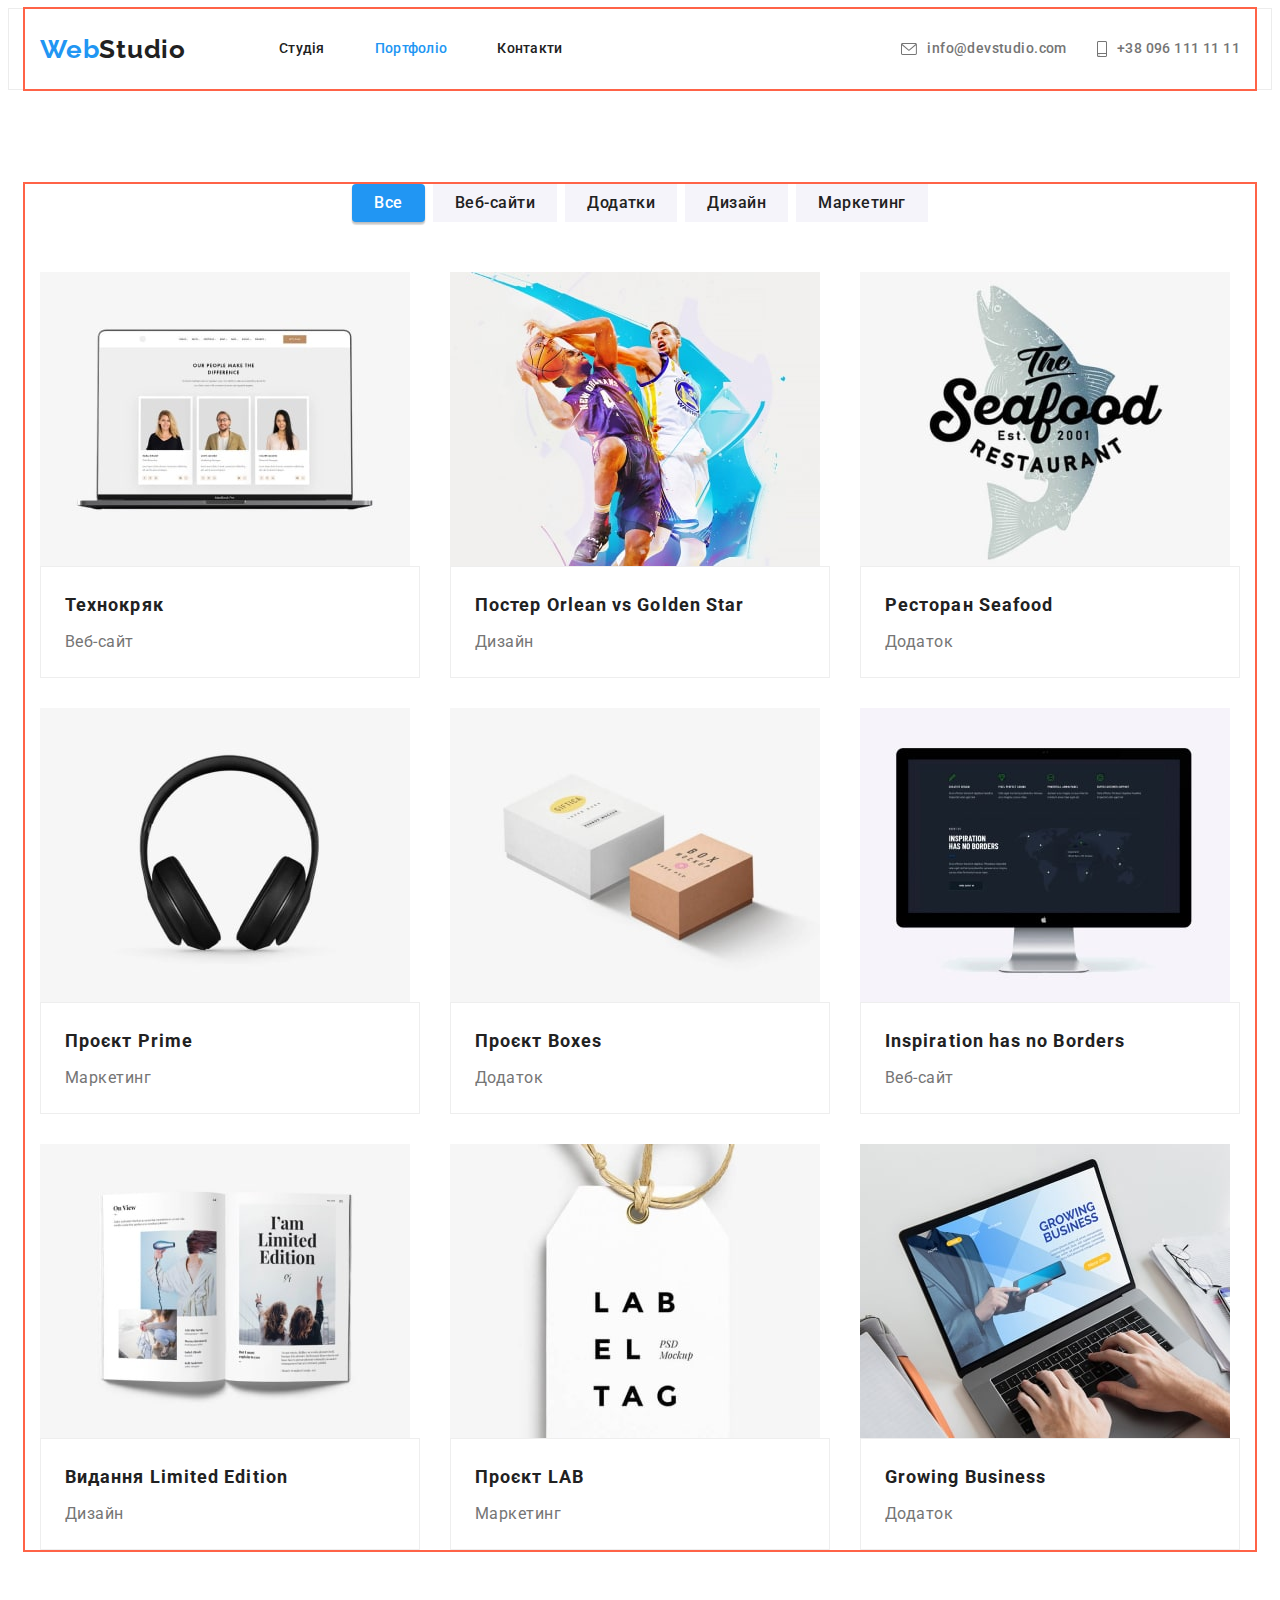
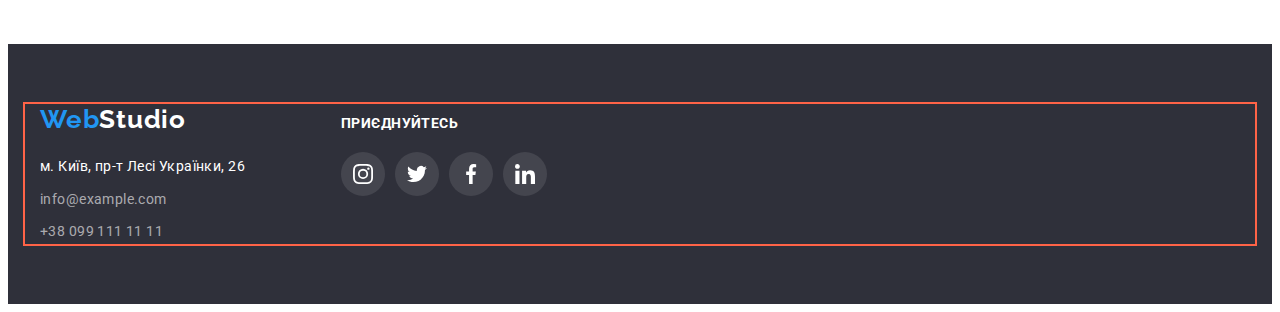
==== portfolio.html @ f6fc9967 "add all information" ====
<!DOCTYPE html>
<html lang="uk">
  <head>
    <meta charset="UTF-8" />
    <meta http-equiv="X-UA-Compatible" content="IE=edge" />
    <meta name="viewport" content="width=device-width, initial-scale=1.0" />
    <title>WebStudio</title>
    <link rel="preconnect" href="https://fonts.googleapis.com" />
    <link rel="preconnect" href="https://fonts.gstatic.com" crossorigin />
    <link
      href="https://fonts.googleapis.com/css2?family=Raleway:wght@700&family=Roboto:wght@400;500;700;900&display=swap"
      rel="stylesheet"
    />
    <link
      rel="stylesheet"
      href="https://cdnjs.cloudflare.com/ajax/libs/modern-normalize/1.1.0/modern-normalize.min.css"
      integrity="sha512-wpPYUAdjBVSE4KJnH1VR1HeZfpl1ub8YT/NKx4PuQ5NmX2tKuGu6U/JRp5y+Y8XG2tV+wKQpNHVUX03MfMFn9Q=="
      crossorigin="anonymous"
      referrerpolicy="no-referrer"
    />
    <link rel="stylesheet" href="./css/styles.css" />
  </head>
  <body>
    <header class="header">
      <div class="container page-header">
        <a href="./index.html" lang="en" class="header-web link"
          >Web<span class="header-studio">Studio</span>
        </a>
        <nav>
          <ul class="header-list list">
            <li class="list-item"><a href="./index.html" class="header-item link">Студія</a></li>
            <li class="list-item">
              <a href="./portfolio.html" class="header-item link current">Портфоліо</a>
            </li>
            <li class="list-item"><a href="#" class="header-item link">Контакти</a></li>
          </ul>
        </nav>
        <ul class="header-nav list">
          <li class="nav">
            <a href="mailto:info@devstudio.com" class="header-email link">
              <svg class="email-icon" width="16" height="12">
                <use href="./images/sprite.svg#icon-envelope"></use>
              </svg>
              info@devstudio.com
            </a>
          </li>
          <li class="nav">
            <a href="tel:+380961111111" class="header-tel link">
              <svg class="email-icon" width="10" height="16">
                <use href="./images/sprite.svg#icon-smartphone"></use>
              </svg>
              +38 096 111 11 11
            </a>
          </li>
        </ul>
      </div>
    </header>
    <main>
      <section class="projects">
        <div class="container page-container">
          <div class="page-hidden">
            <h1 class="hidden-title visually-hidden">Портфоліо</h1>
          </div>
          <ul class="portfolio-list list page-portfolio">
            <li class="button-item">
              <button type="button" class="portfolio-btn primary pointer">Все</button>
            </li>
            <li class="button-item">
              <button type="button" class="portfolio-btn pointer">Веб-сайти</button>
            </li>
            <li class="button-item">
              <button type="button" class="portfolio-btn pointer">Додатки</button>
            </li>
            <li class="button-item">
              <button type="button" class="portfolio-btn pointer">Дизайн</button>
            </li>
            <li class="button-item">
              <button type="button" class="portfolio-btn pointer">Маркетинг</button>
            </li>
          </ul>
          <ul class="card list">
            <li class="card-item">
              <a class="card-link">
                <img
                  src="./images/portfolio-img-1.jpg"
                  alt="website"
                  width="370"
                  height="294"
                  class="card-photo"
                />
                <div class="page-card">
                  <h2 class="card-subtitle">Технокряк</h2>
                  <p class="card-text">Веб-сайт</p>
                </div>
              </a>
            </li>
            <li class="card-item">
              <a class="card-link">
                <img
                  src="./images/portfolio-img-2.jpg"
                  alt="poster"
                  width="370"
                  height="294"
                  class="card-photo"
                />
                <div class="page-card">
                  <h2 class="card-subtitle">Постер <span lang="en">Orlean vs Golden Star</span></h2>
                  <p class="card-text">Дизайн</p>
                </div>
              </a>
            </li>
            <li class="card-item">
              <a class="card-link">
                <img
                  src="./images/portfolio-img-3.jpg"
                  alt="restaurant"
                  width="370"
                  height="294"
                  class="card-photo"
                />
                <div class="page-card">
                  <h2 class="card-subtitle">Ресторан <span lang="en">Seafood</span></h2>
                  <p class="card-text">Додаток</p>
                </div>
              </a>
            </li>
            <li class="card-item">
              <a class="card-link">
                <img
                  src="./images/portfolio-img-4.jpg"
                  alt="headphones"
                  width="370"
                  height="294"
                  class="card-photo"
                />
                <div class="page-card">
                  <h2 class="card-subtitle">Проєкт <span lang="en">Prime</span></h2>
                  <p class="card-text">Маркетинг</p>
                </div>
              </a>
            </li>
            <li class="card-item">
              <a class="card-link">
                <img
                  src="./images/portfolio-img-5.jpg"
                  alt="boxes"
                  width="370"
                  height="294"
                  class="card-photo"
                />
                <div class="page-card">
                  <h2 class="card-subtitle">Проєкт <span lang="en">Boxes</span></h2>
                  <p class="card-text">Додаток</p>
                </div>
              </a>
            </li>
            <li class="card-item">
              <a class="card-link">
                <img
                  src="./images/portfolio-img-6.jpg"
                  alt="monitor"
                  width="370"
                  height="294"
                  class="card-photo"
                />
                <div class="page-card">
                  <h2 lang="en" class="card-subtitle">Inspiration has no Borders</h2>
                  <p class="card-text">Веб-сайт</p>
                </div>
              </a>
            </li>
            <li class="card-item">
              <a class="card-link">
                <img
                  src="./images/portfolio-img-7.jpg"
                  alt="book edition"
                  width="370"
                  height="294"
                  class="card-photo"
                />
                <div class="page-card">
                  <h2 class="card-subtitle">Видання <span lang="en">Limited Edition</span></h2>
                  <p class="card-text">Дизайн</p>
                </div>
              </a>
            </li>
            <li class="card-item">
              <a class="card-link">
                <img
                  src="./images/portfolio-img-8.jpg"
                  alt="project"
                  width="370"
                  height="294"
                  class="card-photo"
                />
                <div class="page-card">
                  <h2 class="card-subtitle">Проєкт <span lang="en">LAB</span></h2>
                  <p class="card-text">Маркетинг</p>
                </div>
              </a>
            </li>
            <li class="card-item">
              <a class="card-link">
                <img
                  src="./images/portfolio-img-9.jpg"
                  alt="laptop"
                  width="370"
                  height="294"
                  class="card-photo"
                />
                <div class="page-card">
                  <h2 lang="en" class="card-subtitle">Growing Business</h2>
                  <p class="card-text">Додаток</p>
                </div>
              </a>
            </li>
          </ul>
        </div>
      </section>
    </main>
    <footer class="footer">
      <div class="container">
        <div class="footer-contacts">
          <a href="./index.html" lang="en" class="footer-web link"
            >Web<span class="footer-studio">Studio</span>
          </a>
          <address class="footer-address">
            <p class="footer-text">м. Київ, пр-т Лесі Українки, 26</p>
            <ul class="footer-list list">
              <li class="footer-item">
                <a href="mailto:info@example.com" class="footer-email link">info@example.com</a>
              </li>
              <li class="footer-item">
                <a href="tel:+380991111111" class="footer-tel link">+38 099 111 11 11</a>
              </li>
            </ul>
          </address>
        </div>
        <div class="join">
          <p class="join-title">ПРИЄДНУЙТЕСЬ</p>
          <ul class="actions">
            <li class="action-item">
              <a class="icon-join" href="#">
                <svg class="site-icon" width="20" height="20">
                  <use href="./images/sprite.svg#icon-instagram"></use></svg
              ></a>
            </li>
            <li class="action-item">
              <a class="icon-join" href="#">
                <svg class="site-icon" width="20" height="20">
                  <use href="./images/sprite.svg#icon-twitter"></use></svg
              ></a>
            </li>
            <li class="action-item">
              <a class="icon-join" href="#">
                <svg class="site-icon" width="20" height="20">
                  <use href="./images/sprite.svg#icon-facebook"></use></svg
              ></a>
            </li>
            <li class="action-item">
              <a class="icon-join" href="#">
                <svg class="site-icon" width="20" height="20">
                  <use href="./images/sprite.svg#icon-linkedin"></use></svg
              ></a>
            </li>
          </ul>
        </div>
      </div>
    </footer>
  </body>
</html>
---- css/styles.css ----
:root {
  --background-color: #ffffff;
  --primary-text-color: #757575;
  --title-text-color: #212121;
  --accent-color: #2196f3;
  --primary-btn-color: #ffffff;
  --background-btn-color: #2196f3;
  --accent-bnt-color: #188ce8;
  --background-main-color: #2f303a;
  --main-title-color: #ffffff;
  --section-team-color: #f5f4fa;
  --footer-tel-color: #d9d9d9;
  --border-portfolio-color: #eeeeee;
  --border-header-color: #ececec;
  --outline-color: tomato;
  --svg-color: #AFB1B8;
}
body {
  background-color: var(--background-color);
  color: var(--primary-text-color);
  font-family: 'Roboto', sans-serif;
}
.list {
  margin: 0;
  padding: 0;
  list-style: none;
}
.link {
  text-decoration: none;
}
.visually-hidden {
  position: absolute;
  width: 1px;
  height: 1px;
  margin: -1px;
  border: 0;
  padding: 0;
  white-space: nowrap;
  clip-path: inset(100%);
  clip: rect(0 0 0 0);
  overflow: hidden;
}
.header {
  border: 1px solid var(--border-header-color);
  background-color: var(--background-color);
}
p,
h1,
h2,
h3,
h4,
h5,
h6 {
  margin: 0;
}
ul {
  margin: 0;
  padding-left: 0;
}
img {
  display: block;
  max-width: 100%;
  height: auto;
}

.container {
  margin-left: auto;
  margin-right: auto;
  max-width: 1200px;
  padding-left: 15px;
  padding-right: 15px;
  outline: 2px solid var(--outline-color);
}

.header-web {
  padding: 24px 0;

  font-family: 'Raleway';
  font-style: normal;
  font-weight: 700;
  font-size: 26px;
  line-height: 1.19;
  letter-spacing: 0.03em;
  color: var(--accent-color);
}
.header-studio {
  padding: 24px 0;

  font-family: 'Raleway';
  font-style: normal;
  font-weight: 700;
  font-size: 26px;
  line-height: 1.19;
  letter-spacing: 0.03em;
  color: var(--title-text-color);
}
.page-studia {
  display: flex;
  align-items: center;
}
.page-header {
  display: flex;
  align-items: center;
}

.header-list {
  display: flex;
  margin-left: 93px;
}
.header-list .list-item {
  margin-right: 50px;
}
.header-list .list-item:last-child {
  margin-right: 0;
}
.header-item {
  display: block;
  margin-left: auto;
  padding: 32px 0;

  font-weight: 500;
  font-size: 14px;
  line-height: 1.14;
  letter-spacing: 0.02em;
  color: var(--title-text-color);
}
.header-item.current,
.header-item:hover,
.header-item:focus,
.header-email:hover,
.header-email:focus,
.header-tel:hover,
.header-tel:focus,
.footer-email:hover,
.footer-email:focus,
.tel:hover,
.tel:focus,
.footer-tel:hover,
.footer-tel:focus {
  color: var(--accent-color);
}
.header-nav {
  display: flex;
  margin-left: auto;
  gap: 30px;
}

.header-email,
.header-tel {
  display: flex;
  padding: 32px 0;
  align-items: center;

  font-weight: 500;
  font-size: 14px;
  line-height: 1.14;
  letter-spacing: 0.03em;
  color: var(--primary-text-color);
}
.email-icon {
  display: inline-block;
  margin-right: 10px;
  fill: currentColor
}


.main {
  background-color: var(--background-main-color);
  padding-top: 200px;
  padding-bottom: 200px;
}
.main-photo {
  height: 600px;
  max-width: 1600px;
  margin-left: auto;
  margin-right: auto;
  background-image: linear-gradient(rgba(47, 48, 58, 0.4), rgba(47, 48, 58, 0.4)),
    url(../images/main\ photo-img.jpg);
  background-repeat: no-repeat;
  background-position: center;
  background-size: cover;
}
.footer {
  padding: 60px 0;
  background-color: var(--background-main-color);
}

.main .container {
  width: 696px;
}
.main-title {
  margin-bottom: 30px;

  font-weight: 900;
  font-size: 44px;
  line-height: 1.36;
  text-align: center;
  letter-spacing: 0.06em;
  text-transform: uppercase;
  color: var(--main-title-color);
}
.main-btn {
  display: block;
  margin: 0 auto;
  padding: 10px 32px;

  background: var(--background-btn-color);
  box-shadow: 0px 4px 4px rgba(0, 0, 0, 0.15);
  border-radius: 4px;
  font-family: inherit;
  font-weight: 700;
  font-size: 16px;
  line-height: 1.88;
  display: flex;
  align-items: center;
  text-align: center;
  letter-spacing: 0.06em;
  color: var(--primary-btn-color);
  border: 0;
  cursor: pointer;
}
.main-btn:hover,
.main-btn:focus {
  background-color: var(--accent-bnt-color);
}

/* секции*/
.features {
  padding: 94px 0;
}
.icon-names {
  display: flex;
  align-items: center;
  justify-content: center;
  padding: 0;
  border: none;
  background-color: var(--section-team-color);
  width: 270px;
  height: 120px;
  margin-bottom: 30px;a
}
.features-icon {
  background-position: center;
  background-repeat: no-repeat;
  background-size: cover;
}
.actions {
  display: flex;
  align-items: center;
  justify-content: center;
  padding: 0;
  margin: 0;
  list-style: none;
}
.action-item:not(:last-child) {
  margin-right: 10px;
}

.icon-edit {
  padding: 0;
  border: 0;
  width: 44px;
  height: 44px;
  border-radius: 50%;
  display: flex;
  align-items: center;
  justify-content: center;
  fill: var(--svg-color);
}
.icon-edit:hover,
.icon-edit:focus {
  background-color: var(--accent-color);
  fill: var(--main-title-color);
}
.site-icon {
  align-items: center;
}
.work {
  padding-bottom: 94px;
}

.item-subtitle {
  margin-bottom: 10px;

  font-weight: 700;
  font-size: 14px;
  line-height: 1.14;
  letter-spacing: 0.03em;
  text-transform: uppercase;
  color: var(--title-text-color);
}
.special {
  display: flex;
  margin: -15px;
}
.section {
  display: flex;
  flex-wrap: wrap;
}
.section-item {
  background-color: var(--background-color);
  box-shadow: 0px 1px 3px rgba(0, 0, 0, 0.12), 0px 1px 1px rgba(0, 0, 0, 0.14),
    0px 2px 1px rgba(0, 0, 0, 0.2);
  border-radius: 0px 0px 4px 4px;
}
.section-item:not(:last-child) {
  margin-right: 30px;
}

.section-list {
  margin: 15px;
  flex-basis: calc(100% / 4 - 30px);
}
.section-text {
  font-size: 14px;
  line-height: 1.71;
  letter-spacing: 0.03em;
  color: var(--primary-text-color);
}
.section-team {
  padding-top: 94px;
  padding-bottom: 94px;
  background-color: var(--section-team-color);
}

.title {
  margin-top: 0;
  margin-bottom: 50px;

  font-weight: 700;
  font-size: 36px;
  line-height: 1.16;
  text-align: center;
  letter-spacing: 0.03em;
  color: var(--title-text-color);
}
.page-title {
  padding-top: 0;
}
.photo {
  display: flex;
}
.photo-item {
  margin-right: 30px;
}
.photo-item:last-child {
  margin: 0;
}

.worker {
  padding: 30px 0;
}
.title-name {
  margin-bottom: 10px;

  font-weight: 500;
  font-size: 16px;
  line-height: 1.18;
  text-align: center;
  letter-spacing: 0.03em;
  color: var(--title-text-color);
}
.title-work {
  margin-bottom: 16px;

  font-size: 16px;
  line-height: 1.18;
  text-align: center;
  letter-spacing: 0.03em;
  color: var(--primary-text-color);
}
.tel {
  font-style: normal;
  font-size: 14px;
  line-height: 1.71;
  letter-spacing: 0.03em;
  color: var(--footer-tel-color);
}
/* button potfolio*/

.projects {
  padding-top: 94px;
  padding-bottom: 94px;
}

.portfolio-list {
  display: flex;
  justify-content: center;
  margin-bottom: 50px;
  color: var(--title-text-color);
}

.portfolio-btn {
  padding: 6px 22px;
  background-color: var(--section-team-color);
  border: 0;
  font-family: inherit;
  font-weight: 500;
  font-size: 16px;
  line-height: 1.62;
  text-align: center;
  letter-spacing: 0.03em;
  color: var(--title-text-color);
}
.portfolio-btn:hover,
.portfolio-btn:focus {
  box-shadow: 0px 3px 1px rgba(0, 0, 0, 0.1), 0px 1px 2px rgba(0, 0, 0, 0.08),
    0px 2px 2px rgba(0, 0, 0, 0.12);
  border-radius: 4px;
  background-color: var(--background-btn-color);
  color: var(--primary-btn-color);
}
.portfolio-btn.primary {
  background-color: var(--background-btn-color);
  color: var(--primary-btn-color);
  box-shadow: 0px 3px 1px rgba(0, 0, 0, 0.1), 0px 1px 2px rgba(0, 0, 0, 0.08),
    0px 2px 2px rgba(0, 0, 0, 0.12);
  border-radius: 4px;
}

.portfolio-list .button-item {
  margin-right: 8px;
}
.portfolio-list .button-item:last-child {
  margin: 0;
}
.card {
  display: flex;
  flex-wrap: wrap;
}
.page-container {
  padding-left: 15px;
  padding-right: 15px;
}
.card-item {
  flex-basis: calc((100% - 2 * 30px) / 3);
  margin-right: 30px;
  margin-bottom: 30px;
}
.card-item:nth-child(3n) {
  margin-right: 0;
}
.card-item:nth-last-child(-n + 3) {
  margin-bottom: 0;
}
.card-link {
  display: block;
}
.card-link:hover,
.card-link:focus {
  border: 1px solid var(--border-portfolio-color);
  box-shadow: 0px 1px 1px rgba(0, 0, 0, 0.12), 0px 4px 4px rgba(0, 0, 0, 0.06), 1px 4px 6px rgba(0, 0, 0, 0.16);

}
.card-subtitle {
  margin-bottom: 4px;

  font-weight: 700;
  font-size: 18px;
  line-height: 2;
  letter-spacing: 0.06em;
  color: var(--title-text-color);
}
.card-text {
  font-size: 16px;
  line-height: 1.87;
  letter-spacing: 0.03em;
  color: var(--primary-text-color);
}

.page-card {
  padding: 20px 24px;
  background: var(--primary-btn-color);
  border: 1px solid var(--border-portfolio-color);
}
/*customers*/
.customers {
  padding-top: 94px;
  padding-bottom: 94px;
}
.icon {
  display: flex;
  align-items: center;
  justify-content: center;
  padding: 0;
  margin: 0;
  list-style: none;
}
.customers-item:not(:last-child) {
  margin-right: 30px;
}

.icon-customers {
  padding: 0;
  margin: 0;
  outline: transparent;
  width: 170px;
  height: 92px;
  display: flex;
  align-items: center;
  justify-content: center;
  border: 1px solid var(--svg-color);
  border-radius: 4px;
  fill: var(--svg-color);
}

.icon-customers:hover,
.icon-customers:focus {
  fill: var(--accent-color);
  border: 1px solid var(--accent-color);
}

/*footer*/

.footer-web {
  display: block;
  margin-bottom: 20px;

  font-family: 'Raleway';
  font-style: normal;
  font-weight: 700;
  font-size: 26px;
  line-height: 1.19;
  letter-spacing: 0.03em;
  color: var(--accent-color);
}
.footer-contacts {
  margin-right: 70px;
}
.footer-studio {
  font-family: 'Raleway';
  font-style: normal;
  font-weight: 700;
  font-size: 26px;
  line-height: 1.19;
  letter-spacing: 0.03em;
  color: var(--main-title-color);
}

.footer-address {
  display: inline-block;
  width: 330px;
  width: 231px;
}
.footer-text {
  margin-bottom: 9px;
  font-style: normal;
  font-size: 14px;
  line-height: 1.71;
  letter-spacing: 0.03em;
  color: var(--main-title-color);
}
.footer-email,
.footer-tel {
  font-style: normal;
  font-size: 14px;
  line-height: 1.71;
  letter-spacing: 0.03em;
  color: rgba(255, 255, 255, 0.6);
}
.footer-item {
  margin-bottom: 9px;
}
.footer-item:last-child {
  margin-bottom: 0;
}

.join-title {
  display: flex;
  margin-bottom: 20px;
  font-weight: 700;
  font-size: 14px;
  line-height: 1.14;
  letter-spacing: 0.03em;
  text-transform: uppercase;
  color: var(--main-title-color);
}
.footer .container {
  display: flex;
  align-items: baseline;
}
.icon-join {
  padding: 0;
  border: 0;
  width: 44px;
  height: 44px;
  border-radius: 50%;
  display: flex;
  align-items: center;
  justify-content: center;
  background-color: rgba(255, 255, 255, 0.1);
  fill: var(--main-title-color);
}
.icon-join:hover,
.icon-join:focus {
  background-color: var(--accent-color);
}
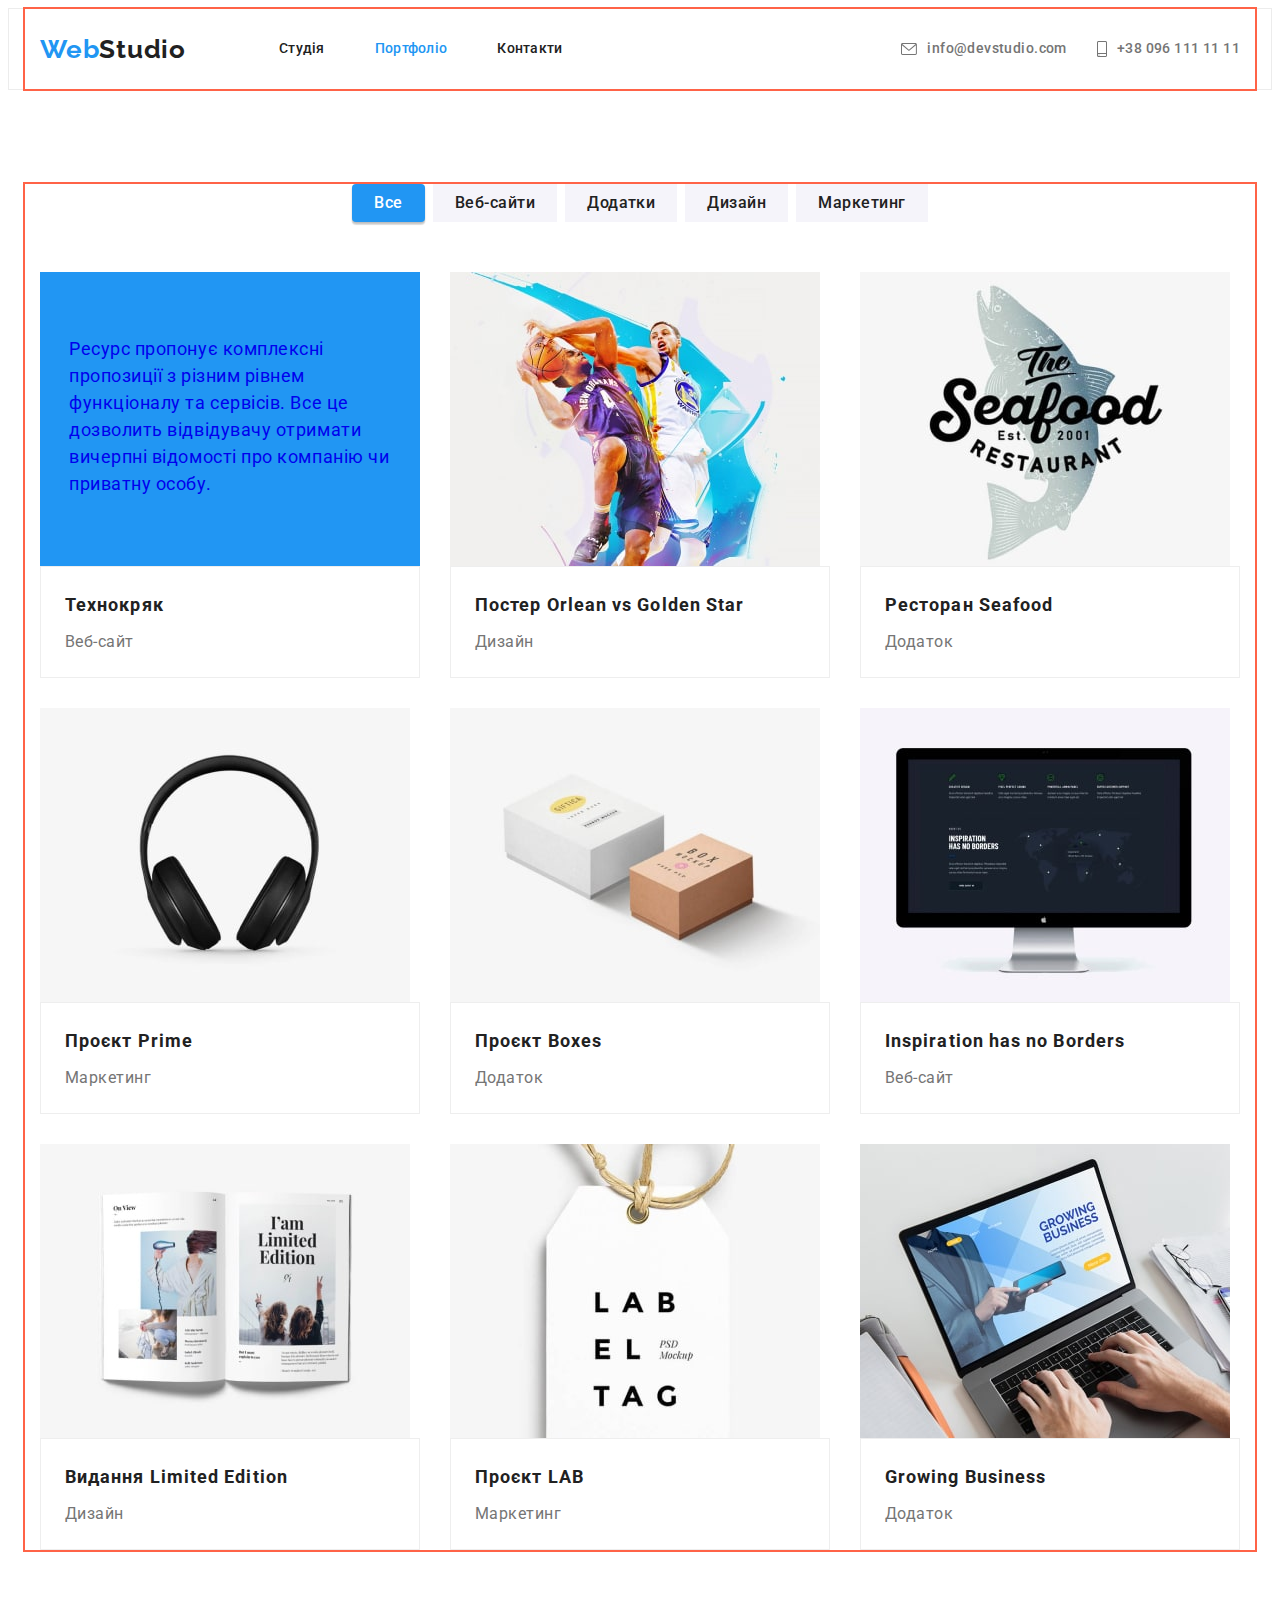
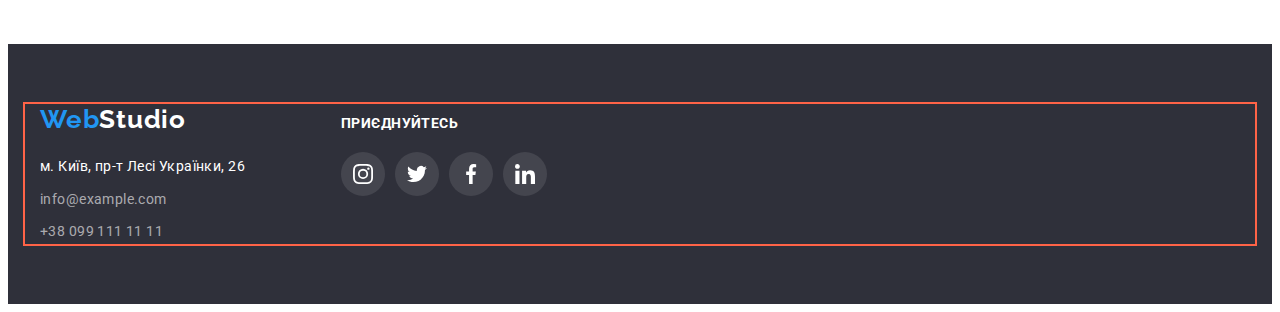
==== commit 17b565f0: "correct" ====
--- a/portfolio.html
+++ b/portfolio.html
@@ -80,14 +80,23 @@
           </ul>
           <ul class="card list">
             <li class="card-item">
-              <a class="card-link">
-                <img
-                  src="./images/portfolio-img-1.jpg"
-                  alt="website"
-                  width="370"
-                  height="294"
-                  class="card-photo"
-                />
+              <a href="#" class="card-link link">
+                <div class="product-thumb">
+                  <img
+                    src="./images/portfolio-img-1.jpg"
+                    alt="website"
+                    width="370"
+                    height="294"
+                    class="card-photo"
+                  />
+                  <div class="product-description">
+                    <p class="description">
+                      Ресурс пропонує комплексні пропозиції з різним рівнем функціоналу та сервісів.
+                      Все це дозволить відвідувачу отримати вичерпні відомості про компанію чи
+                      приватну особу.
+                    </p>
+                  </div>
+                </div>
                 <div class="page-card">
                   <h2 class="card-subtitle">Технокряк</h2>
                   <p class="card-text">Веб-сайт</p>
@@ -95,14 +104,16 @@
               </a>
             </li>
             <li class="card-item">
-              <a class="card-link">
-                <img
-                  src="./images/portfolio-img-2.jpg"
-                  alt="poster"
-                  width="370"
-                  height="294"
-                  class="card-photo"
-                />
+              <a href="#" class="card-link link">
+                <div class="product-thumb">
+                  <img
+                    src="./images/portfolio-img-2.jpg"
+                    alt="poster"
+                    width="370"
+                    height="294"
+                    class="card-photo"
+                  />
+                </div>
                 <div class="page-card">
                   <h2 class="card-subtitle">Постер <span lang="en">Orlean vs Golden Star</span></h2>
                   <p class="card-text">Дизайн</p>
@@ -110,14 +121,16 @@
               </a>
             </li>
             <li class="card-item">
-              <a class="card-link">
-                <img
-                  src="./images/portfolio-img-3.jpg"
-                  alt="restaurant"
-                  width="370"
-                  height="294"
-                  class="card-photo"
-                />
+              <a href="#" class="card-link link">
+                <div class="product-thumb">
+                  <img
+                    src="./images/portfolio-img-3.jpg"
+                    alt="restaurant"
+                    width="370"
+                    height="294"
+                    class="card-photo"
+                  />
+                </div>
                 <div class="page-card">
                   <h2 class="card-subtitle">Ресторан <span lang="en">Seafood</span></h2>
                   <p class="card-text">Додаток</p>
@@ -125,14 +138,16 @@
               </a>
             </li>
             <li class="card-item">
-              <a class="card-link">
-                <img
-                  src="./images/portfolio-img-4.jpg"
-                  alt="headphones"
-                  width="370"
-                  height="294"
-                  class="card-photo"
-                />
+              <a href="#" class="card-link link">
+                <div class="product-thumb">
+                  <img
+                    src="./images/portfolio-img-4.jpg"
+                    alt="headphones"
+                    width="370"
+                    height="294"
+                    class="card-photo"
+                  />
+                </div>
                 <div class="page-card">
                   <h2 class="card-subtitle">Проєкт <span lang="en">Prime</span></h2>
                   <p class="card-text">Маркетинг</p>
@@ -140,14 +155,16 @@
               </a>
             </li>
             <li class="card-item">
-              <a class="card-link">
-                <img
-                  src="./images/portfolio-img-5.jpg"
-                  alt="boxes"
-                  width="370"
-                  height="294"
-                  class="card-photo"
-                />
+              <a href="#" class="card-link link">
+                <div class="product-thumb">
+                  <img
+                    src="./images/portfolio-img-5.jpg"
+                    alt="boxes"
+                    width="370"
+                    height="294"
+                    class="card-photo"
+                  />
+                </div>
                 <div class="page-card">
                   <h2 class="card-subtitle">Проєкт <span lang="en">Boxes</span></h2>
                   <p class="card-text">Додаток</p>
@@ -155,14 +172,16 @@
               </a>
             </li>
             <li class="card-item">
-              <a class="card-link">
-                <img
-                  src="./images/portfolio-img-6.jpg"
-                  alt="monitor"
-                  width="370"
-                  height="294"
-                  class="card-photo"
-                />
+              <a href="#" class="card-link link">
+                <div class="product-thumb">
+                  <img
+                    src="./images/portfolio-img-6.jpg"
+                    alt="monitor"
+                    width="370"
+                    height="294"
+                    class="card-photo"
+                  />
+                </div>
                 <div class="page-card">
                   <h2 lang="en" class="card-subtitle">Inspiration has no Borders</h2>
                   <p class="card-text">Веб-сайт</p>
@@ -170,14 +189,16 @@
               </a>
             </li>
             <li class="card-item">
-              <a class="card-link">
-                <img
-                  src="./images/portfolio-img-7.jpg"
-                  alt="book edition"
-                  width="370"
-                  height="294"
-                  class="card-photo"
-                />
+              <a href="#" class="card-link link">
+                <div class="product-thumb">
+                  <img
+                    src="./images/portfolio-img-7.jpg"
+                    alt="book edition"
+                    width="370"
+                    height="294"
+                    class="card-photo"
+                  />
+                </div>
                 <div class="page-card">
                   <h2 class="card-subtitle">Видання <span lang="en">Limited Edition</span></h2>
                   <p class="card-text">Дизайн</p>
@@ -185,14 +206,16 @@
               </a>
             </li>
             <li class="card-item">
-              <a class="card-link">
-                <img
-                  src="./images/portfolio-img-8.jpg"
-                  alt="project"
-                  width="370"
-                  height="294"
-                  class="card-photo"
-                />
+              <a href="#" class="card-link link">
+                <div class="product-thumb">
+                  <img
+                    src="./images/portfolio-img-8.jpg"
+                    alt="project"
+                    width="370"
+                    height="294"
+                    class="card-photo"
+                  />
+                </div>
                 <div class="page-card">
                   <h2 class="card-subtitle">Проєкт <span lang="en">LAB</span></h2>
                   <p class="card-text">Маркетинг</p>
@@ -200,14 +223,16 @@
               </a>
             </li>
             <li class="card-item">
-              <a class="card-link">
-                <img
-                  src="./images/portfolio-img-9.jpg"
-                  alt="laptop"
-                  width="370"
-                  height="294"
-                  class="card-photo"
-                />
+              <a href="#" class="card-link link">
+                <div class="product-thumb">
+                  <img
+                    src="./images/portfolio-img-9.jpg"
+                    alt="laptop"
+                    width="370"
+                    height="294"
+                    class="card-photo"
+                  />
+                </div>
                 <div class="page-card">
                   <h2 lang="en" class="card-subtitle">Growing Business</h2>
                   <p class="card-text">Додаток</p>
--- a/css/styles.css
+++ b/css/styles.css
@@ -14,6 +14,8 @@
   --border-header-color: #ececec;
   --outline-color: tomato;
   --svg-color: #AFB1B8;
+  --transition-duration: 250px;
+  --transition-timing-function: cubic-bezier(0.4, 0, 0.2, 1);
 }
 body {
   background-color: var(--background-color);
@@ -118,12 +120,35 @@
   margin-left: auto;
   padding: 32px 0;
 
+  position: relative;
+
   font-weight: 500;
   font-size: 14px;
   line-height: 1.14;
   letter-spacing: 0.02em;
   color: var(--title-text-color);
 }
+.header-item::after {
+  content: "";
+
+  position: absolute;
+
+  display: block;
+  width: 100%;
+  height: 4px;
+  border-radius: 2px;
+  background-color: var(--accent-color);
+  left: 0;
+  bottom: 0;
+
+  opacity: 0;
+  transition: opasity var(--transition-duration) var(--transition-timing-function);
+}
+
+.header-item:hover::after {
+  opacity: 1;
+}
+
 .header-item.current,
 .header-item:hover,
 .header-item:focus,
@@ -452,6 +477,29 @@
   box-shadow: 0px 1px 1px rgba(0, 0, 0, 0.12), 0px 4px 4px rgba(0, 0, 0, 0.06), 1px 4px 6px rgba(0, 0, 0, 0.16);
 
 }
+.product-thumb {
+  position: relative;
+}
+.product-description {
+  display: flex;
+  align-items: center;
+  justify-content: center;
+  position: absolute;
+  top: 0;
+  left: 0;
+  width: 100%;
+  height: 100%;
+  background-color: var(--accent-color);
+
+}
+.description {
+  font-size: 18px;
+  line-height: 1.5;
+  letter-spacing: 0.03em;
+  width: 322px;
+  height: 168px;
+
+}
 .card-subtitle {
   margin-bottom: 4px;
 
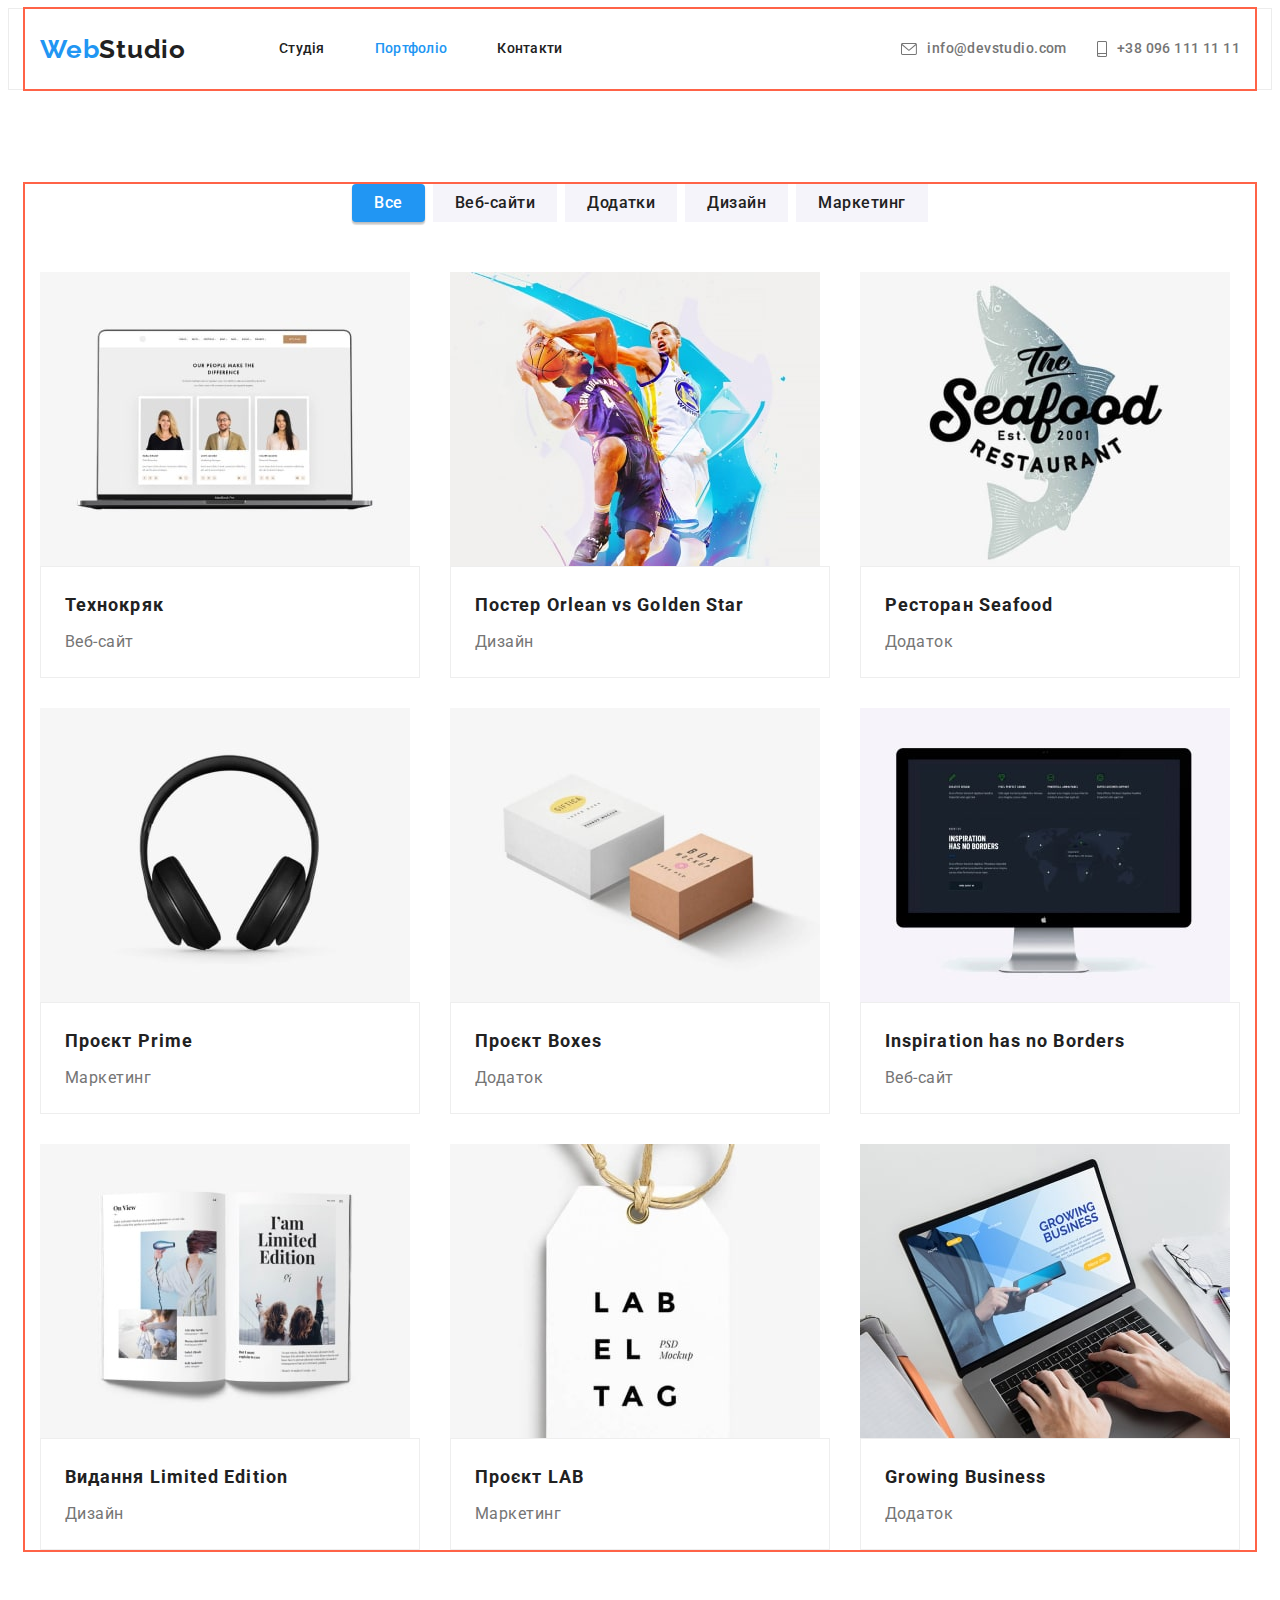
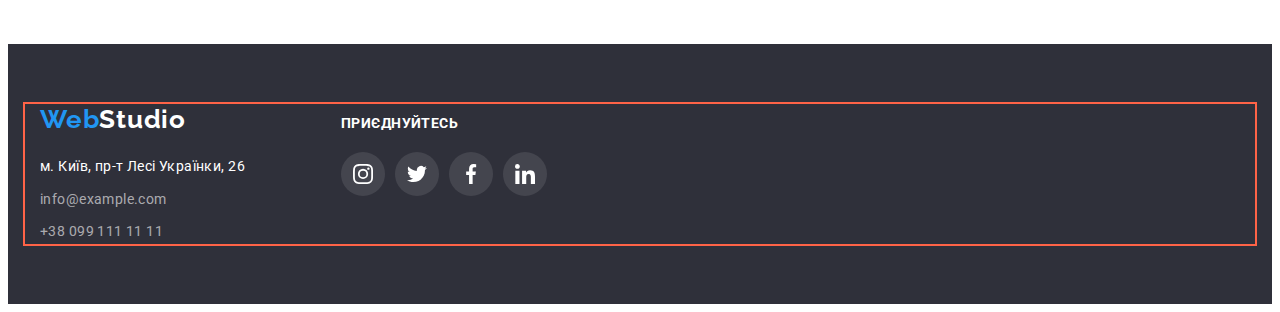
==== commit d66f0a53: "add animation" ====
--- a/portfolio.html
+++ b/portfolio.html
@@ -113,6 +113,13 @@
                     height="294"
                     class="card-photo"
                   />
+                  <div class="product-description">
+                    <p class="description">
+                      Ресурс пропонує комплексні пропозиції з різним рівнем функціоналу та сервісів.
+                      Все це дозволить відвідувачу отримати вичерпні відомості про компанію чи
+                      приватну особу.
+                    </p>
+                  </div>
                 </div>
                 <div class="page-card">
                   <h2 class="card-subtitle">Постер <span lang="en">Orlean vs Golden Star</span></h2>
@@ -130,6 +137,13 @@
                     height="294"
                     class="card-photo"
                   />
+                  <div class="product-description">
+                    <p class="description">
+                      Ресурс пропонує комплексні пропозиції з різним рівнем функціоналу та сервісів.
+                      Все це дозволить відвідувачу отримати вичерпні відомості про компанію чи
+                      приватну особу.
+                    </p>
+                  </div>
                 </div>
                 <div class="page-card">
                   <h2 class="card-subtitle">Ресторан <span lang="en">Seafood</span></h2>
@@ -147,6 +161,13 @@
                     height="294"
                     class="card-photo"
                   />
+                  <div class="product-description">
+                    <p class="description">
+                      Ресурс пропонує комплексні пропозиції з різним рівнем функціоналу та сервісів.
+                      Все це дозволить відвідувачу отримати вичерпні відомості про компанію чи
+                      приватну особу.
+                    </p>
+                  </div>
                 </div>
                 <div class="page-card">
                   <h2 class="card-subtitle">Проєкт <span lang="en">Prime</span></h2>
@@ -164,6 +185,13 @@
                     height="294"
                     class="card-photo"
                   />
+                  <div class="product-description">
+                    <p class="description">
+                      Ресурс пропонує комплексні пропозиції з різним рівнем функціоналу та сервісів.
+                      Все це дозволить відвідувачу отримати вичерпні відомості про компанію чи
+                      приватну особу.
+                    </p>
+                  </div>
                 </div>
                 <div class="page-card">
                   <h2 class="card-subtitle">Проєкт <span lang="en">Boxes</span></h2>
@@ -181,6 +209,13 @@
                     height="294"
                     class="card-photo"
                   />
+                  <div class="product-description">
+                    <p class="description">
+                      Ресурс пропонує комплексні пропозиції з різним рівнем функціоналу та сервісів.
+                      Все це дозволить відвідувачу отримати вичерпні відомості про компанію чи
+                      приватну особу.
+                    </p>
+                  </div>
                 </div>
                 <div class="page-card">
                   <h2 lang="en" class="card-subtitle">Inspiration has no Borders</h2>
@@ -198,6 +233,13 @@
                     height="294"
                     class="card-photo"
                   />
+                  <div class="product-description">
+                    <p class="description">
+                      Ресурс пропонує комплексні пропозиції з різним рівнем функціоналу та сервісів.
+                      Все це дозволить відвідувачу отримати вичерпні відомості про компанію чи
+                      приватну особу.
+                    </p>
+                  </div>
                 </div>
                 <div class="page-card">
                   <h2 class="card-subtitle">Видання <span lang="en">Limited Edition</span></h2>
@@ -215,6 +257,13 @@
                     height="294"
                     class="card-photo"
                   />
+                  <div class="product-description">
+                    <p class="description">
+                      Ресурс пропонує комплексні пропозиції з різним рівнем функціоналу та сервісів.
+                      Все це дозволить відвідувачу отримати вичерпні відомості про компанію чи
+                      приватну особу.
+                    </p>
+                  </div>
                 </div>
                 <div class="page-card">
                   <h2 class="card-subtitle">Проєкт <span lang="en">LAB</span></h2>
@@ -232,6 +281,13 @@
                     height="294"
                     class="card-photo"
                   />
+                  <div class="product-description">
+                    <p class="description">
+                      Ресурс пропонує комплексні пропозиції з різним рівнем функціоналу та сервісів.
+                      Все це дозволить відвідувачу отримати вичерпні відомості про компанію чи
+                      приватну особу.
+                    </p>
+                  </div>
                 </div>
                 <div class="page-card">
                   <h2 lang="en" class="card-subtitle">Growing Business</h2>
--- a/css/styles.css
+++ b/css/styles.css
@@ -14,7 +14,7 @@
   --border-header-color: #ececec;
   --outline-color: tomato;
   --svg-color: #AFB1B8;
-  --transition-duration: 250px;
+  --transition-duration: 250ms;
   --transition-timing-function: cubic-bezier(0.4, 0, 0.2, 1);
 }
 body {
@@ -461,6 +461,7 @@
   flex-basis: calc((100% - 2 * 30px) / 3);
   margin-right: 30px;
   margin-bottom: 30px;
+
 }
 .card-item:nth-child(3n) {
   margin-right: 0;
@@ -479,6 +480,8 @@
 }
 .product-thumb {
   position: relative;
+  overflow: hidden;
+
 }
 .product-description {
   display: flex;
@@ -490,6 +493,10 @@
   width: 100%;
   height: 100%;
   background-color: var(--accent-color);
+  transform: translateY(100%);
+  transition: transform var(--transition-duration) var(--transition-timing-function), opasity var(--transition-duration) var(--transition-timing-function);
+  opacity: 0;
+
 
 }
 .description {
@@ -498,6 +505,13 @@
   letter-spacing: 0.03em;
   width: 322px;
   height: 168px;
+  color: rgba(255, 255, 255, 1);
+  overflow: auto;
+}
+
+.product-thumb:hover .product-description {
+  opacity: 1;
+  transform: translateY(0);
 
 }
 .card-subtitle {
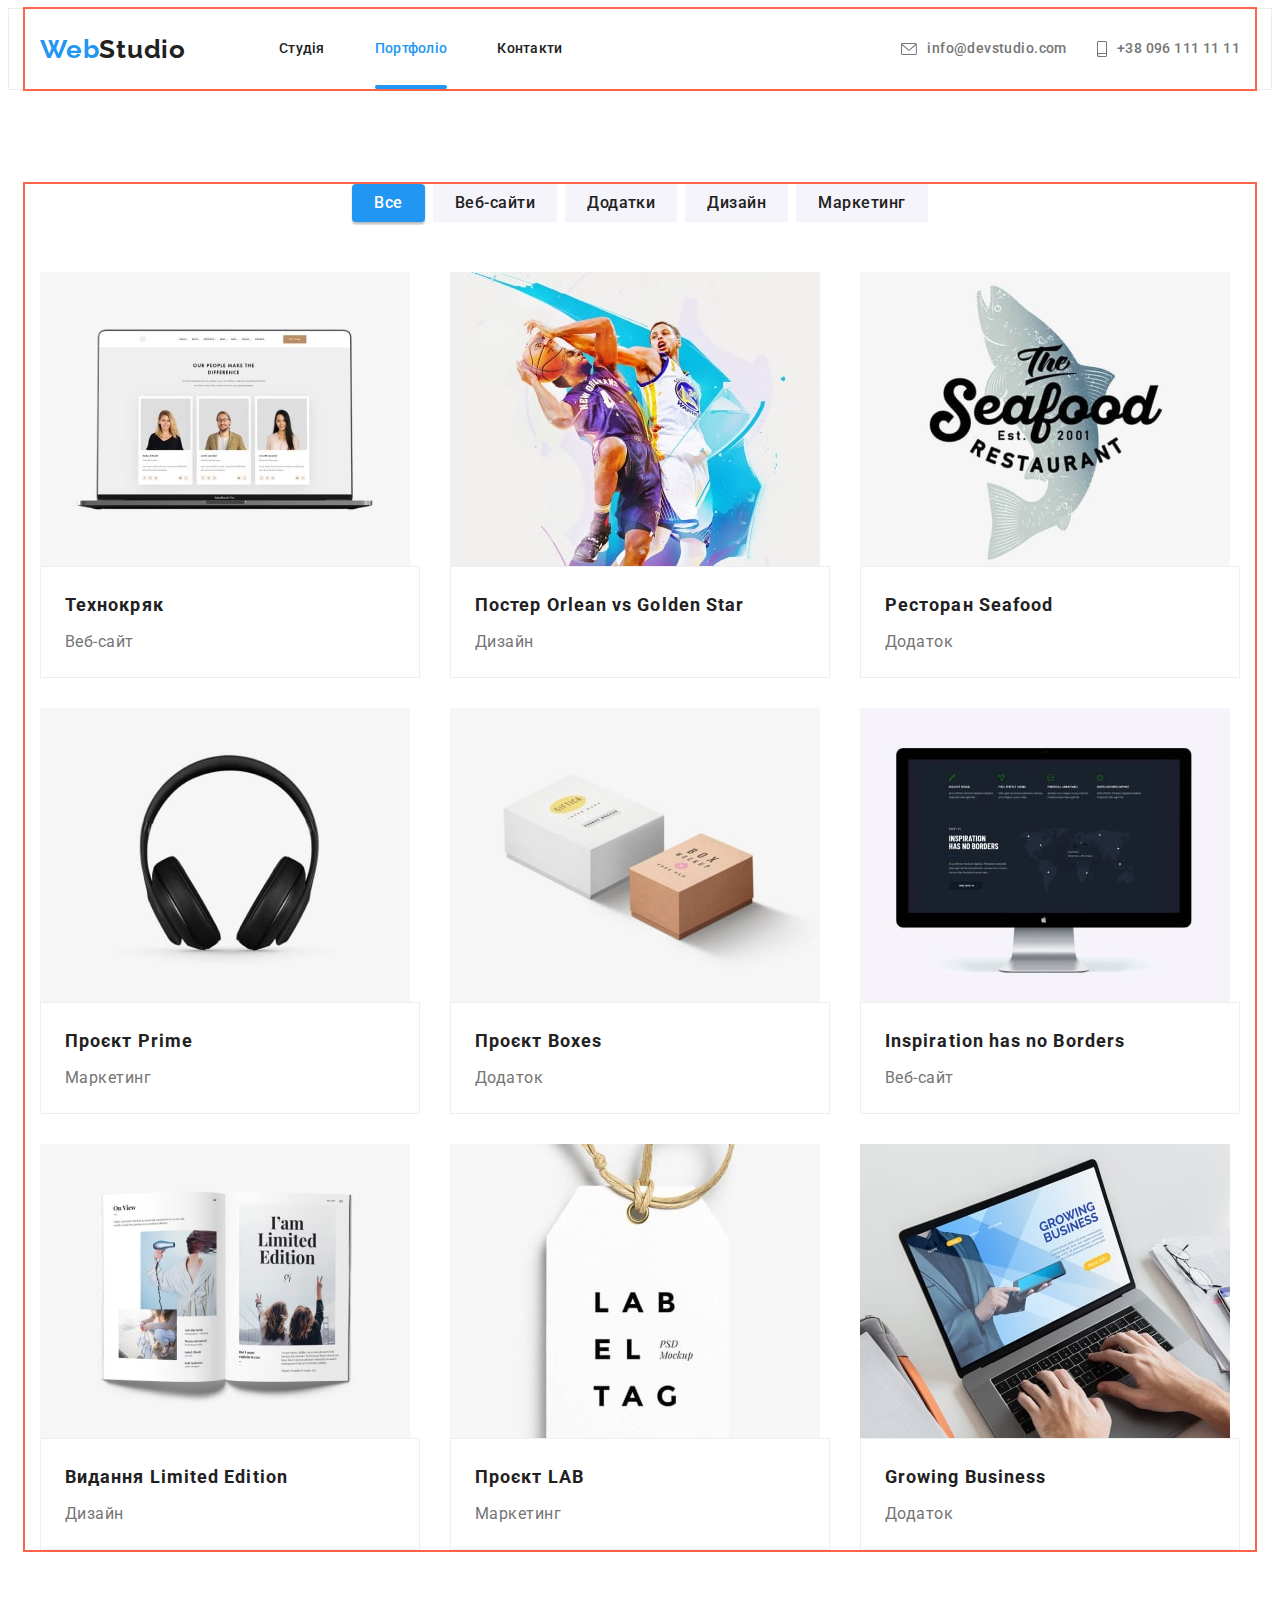
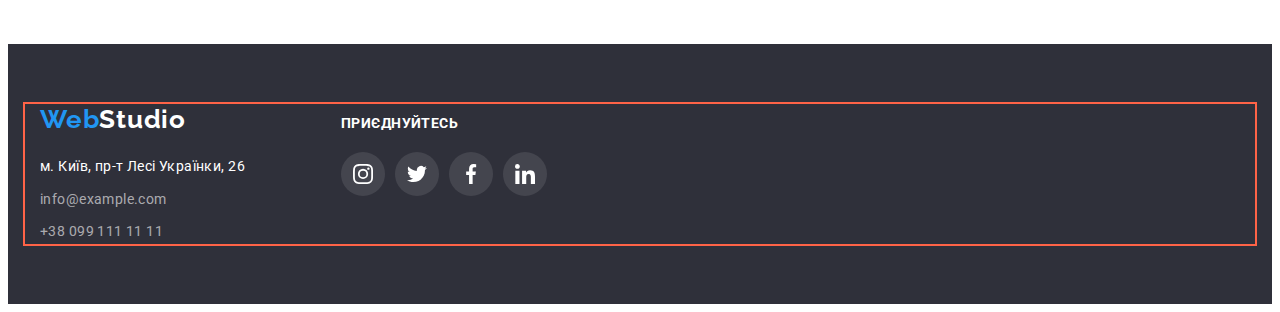
==== commit f75905aa: "correct margin" ====
--- a/portfolio.html
+++ b/portfolio.html
@@ -26,7 +26,7 @@
         <a href="./index.html" lang="en" class="header-web link"
           >Web<span class="header-studio">Studio</span>
         </a>
-        <nav>
+        <nav class="main-nav">
           <ul class="header-list list">
             <li class="list-item"><a href="./index.html" class="header-item link">Студія</a></li>
             <li class="list-item">
@@ -89,13 +89,11 @@
                     height="294"
                     class="card-photo"
                   />
-                  <div class="product-description">
-                    <p class="description">
-                      Ресурс пропонує комплексні пропозиції з різним рівнем функціоналу та сервісів.
-                      Все це дозволить відвідувачу отримати вичерпні відомості про компанію чи
-                      приватну особу.
-                    </p>
-                  </div>
+                  <p class="description">
+                    Ресурс пропонує комплексні пропозиції з різним рівнем функціоналу та сервісів.
+                    Все це дозволить відвідувачу отримати вичерпні відомості про компанію чи
+                    приватну особу.
+                  </p>
                 </div>
                 <div class="page-card">
                   <h2 class="card-subtitle">Технокряк</h2>
@@ -113,13 +111,11 @@
                     height="294"
                     class="card-photo"
                   />
-                  <div class="product-description">
-                    <p class="description">
-                      Ресурс пропонує комплексні пропозиції з різним рівнем функціоналу та сервісів.
-                      Все це дозволить відвідувачу отримати вичерпні відомості про компанію чи
-                      приватну особу.
-                    </p>
-                  </div>
+                  <p class="description">
+                    Ресурс пропонує комплексні пропозиції з різним рівнем функціоналу та сервісів.
+                    Все це дозволить відвідувачу отримати вичерпні відомості про компанію чи
+                    приватну особу.
+                  </p>
                 </div>
                 <div class="page-card">
                   <h2 class="card-subtitle">Постер <span lang="en">Orlean vs Golden Star</span></h2>
@@ -137,13 +133,11 @@
                     height="294"
                     class="card-photo"
                   />
-                  <div class="product-description">
-                    <p class="description">
-                      Ресурс пропонує комплексні пропозиції з різним рівнем функціоналу та сервісів.
-                      Все це дозволить відвідувачу отримати вичерпні відомості про компанію чи
-                      приватну особу.
-                    </p>
-                  </div>
+                  <p class="description">
+                    Ресурс пропонує комплексні пропозиції з різним рівнем функціоналу та сервісів.
+                    Все це дозволить відвідувачу отримати вичерпні відомості про компанію чи
+                    приватну особу.
+                  </p>
                 </div>
                 <div class="page-card">
                   <h2 class="card-subtitle">Ресторан <span lang="en">Seafood</span></h2>
@@ -161,13 +155,11 @@
                     height="294"
                     class="card-photo"
                   />
-                  <div class="product-description">
-                    <p class="description">
-                      Ресурс пропонує комплексні пропозиції з різним рівнем функціоналу та сервісів.
-                      Все це дозволить відвідувачу отримати вичерпні відомості про компанію чи
-                      приватну особу.
-                    </p>
-                  </div>
+                  <p class="description">
+                    Ресурс пропонує комплексні пропозиції з різним рівнем функціоналу та сервісів.
+                    Все це дозволить відвідувачу отримати вичерпні відомості про компанію чи
+                    приватну особу.
+                  </p>
                 </div>
                 <div class="page-card">
                   <h2 class="card-subtitle">Проєкт <span lang="en">Prime</span></h2>
@@ -185,13 +177,11 @@
                     height="294"
                     class="card-photo"
                   />
-                  <div class="product-description">
-                    <p class="description">
-                      Ресурс пропонує комплексні пропозиції з різним рівнем функціоналу та сервісів.
-                      Все це дозволить відвідувачу отримати вичерпні відомості про компанію чи
-                      приватну особу.
-                    </p>
-                  </div>
+                  <p class="description">
+                    Ресурс пропонує комплексні пропозиції з різним рівнем функціоналу та сервісів.
+                    Все це дозволить відвідувачу отримати вичерпні відомості про компанію чи
+                    приватну особу.
+                  </p>
                 </div>
                 <div class="page-card">
                   <h2 class="card-subtitle">Проєкт <span lang="en">Boxes</span></h2>
@@ -209,13 +199,11 @@
                     height="294"
                     class="card-photo"
                   />
-                  <div class="product-description">
-                    <p class="description">
-                      Ресурс пропонує комплексні пропозиції з різним рівнем функціоналу та сервісів.
-                      Все це дозволить відвідувачу отримати вичерпні відомості про компанію чи
-                      приватну особу.
-                    </p>
-                  </div>
+                  <p class="description">
+                    Ресурс пропонує комплексні пропозиції з різним рівнем функціоналу та сервісів.
+                    Все це дозволить відвідувачу отримати вичерпні відомості про компанію чи
+                    приватну особу.
+                  </p>
                 </div>
                 <div class="page-card">
                   <h2 lang="en" class="card-subtitle">Inspiration has no Borders</h2>
@@ -233,13 +221,11 @@
                     height="294"
                     class="card-photo"
                   />
-                  <div class="product-description">
-                    <p class="description">
-                      Ресурс пропонує комплексні пропозиції з різним рівнем функціоналу та сервісів.
-                      Все це дозволить відвідувачу отримати вичерпні відомості про компанію чи
-                      приватну особу.
-                    </p>
-                  </div>
+                  <p class="description">
+                    Ресурс пропонує комплексні пропозиції з різним рівнем функціоналу та сервісів.
+                    Все це дозволить відвідувачу отримати вичерпні відомості про компанію чи
+                    приватну особу.
+                  </p>
                 </div>
                 <div class="page-card">
                   <h2 class="card-subtitle">Видання <span lang="en">Limited Edition</span></h2>
@@ -257,13 +243,11 @@
                     height="294"
                     class="card-photo"
                   />
-                  <div class="product-description">
-                    <p class="description">
-                      Ресурс пропонує комплексні пропозиції з різним рівнем функціоналу та сервісів.
-                      Все це дозволить відвідувачу отримати вичерпні відомості про компанію чи
-                      приватну особу.
-                    </p>
-                  </div>
+                  <p class="description">
+                    Ресурс пропонує комплексні пропозиції з різним рівнем функціоналу та сервісів.
+                    Все це дозволить відвідувачу отримати вичерпні відомості про компанію чи
+                    приватну особу.
+                  </p>
                 </div>
                 <div class="page-card">
                   <h2 class="card-subtitle">Проєкт <span lang="en">LAB</span></h2>
@@ -281,13 +265,11 @@
                     height="294"
                     class="card-photo"
                   />
-                  <div class="product-description">
-                    <p class="description">
-                      Ресурс пропонує комплексні пропозиції з різним рівнем функціоналу та сервісів.
-                      Все це дозволить відвідувачу отримати вичерпні відомості про компанію чи
-                      приватну особу.
-                    </p>
-                  </div>
+                  <p class="description">
+                    Ресурс пропонує комплексні пропозиції з різним рівнем функціоналу та сервісів.
+                    Все це дозволить відвідувачу отримати вичерпні відомості про компанію чи
+                    приватну особу.
+                  </p>
                 </div>
                 <div class="page-card">
                   <h2 lang="en" class="card-subtitle">Growing Business</h2>
--- a/css/styles.css
+++ b/css/styles.css
@@ -13,7 +13,7 @@
   --border-portfolio-color: #eeeeee;
   --border-header-color: #ececec;
   --outline-color: tomato;
-  --svg-color: #AFB1B8;
+  --svg-color: #afb1b8;
   --transition-duration: 250ms;
   --transition-timing-function: cubic-bezier(0.4, 0, 0.2, 1);
 }
@@ -104,10 +104,14 @@
   display: flex;
   align-items: center;
 }
-
+.main-nav {
+  display: flex;
+  margin-left: 93px;
+  align-items: center;
+  margin-right: auto;
+}
 .header-list {
   display: flex;
-  margin-left: 93px;
 }
 .header-list .list-item {
   margin-right: 50px;
@@ -120,16 +124,19 @@
   margin-left: auto;
   padding: 32px 0;
 
-  position: relative;
-
   font-weight: 500;
   font-size: 14px;
   line-height: 1.14;
   letter-spacing: 0.02em;
   color: var(--title-text-color);
-}
-.header-item::after {
-  content: "";
+
+  transition: color var(--transition-duration) var(--transition-timing-function);
+}
+.current {
+  position: relative;
+}
+.current::after {
+  content: '';
 
   position: absolute;
 
@@ -140,14 +147,9 @@
   background-color: var(--accent-color);
   left: 0;
   bottom: 0;
-
-  opacity: 0;
-  transition: opasity var(--transition-duration) var(--transition-timing-function);
-}
-
-.header-item:hover::after {
-  opacity: 1;
-}
+}
+
+
 
 .header-item.current,
 .header-item:hover,
@@ -181,13 +183,14 @@
   line-height: 1.14;
   letter-spacing: 0.03em;
   color: var(--primary-text-color);
+
+  transition: color var(--transition-duration) var(--transition-timing-function);
 }
 .email-icon {
   display: inline-block;
   margin-right: 10px;
-  fill: currentColor
-}
-
+  fill: currentColor;
+}
 
 .main {
   background-color: var(--background-main-color);
@@ -243,6 +246,8 @@
   color: var(--primary-btn-color);
   border: 0;
   cursor: pointer;
+
+  transition: background-color var(--transition-duration) var(--transition-timing-function);
 }
 .main-btn:hover,
 .main-btn:focus {
@@ -262,7 +267,7 @@
   background-color: var(--section-team-color);
   width: 270px;
   height: 120px;
-  margin-bottom: 30px;a
+  margin-bottom: 30px;
 }
 .features-icon {
   background-position: center;
@@ -291,6 +296,9 @@
   align-items: center;
   justify-content: center;
   fill: var(--svg-color);
+
+  transition: background-color var(--transition-duration) var(--transition-timing-function),
+    fill var(--transition-duration) var(--transition-timing-function);
 }
 .icon-edit:hover,
 .icon-edit:focus {
@@ -367,11 +375,31 @@
 }
 .photo-item {
   margin-right: 30px;
+  position: relative;
 }
 .photo-item:last-child {
   margin: 0;
 }
-
+.photo-box {
+  position: absolute;
+  display: flex;
+  align-items: center;
+  justify-content: center;
+  width: 100%;
+  height: 70px;
+  left: 0;
+  bottom: 0;
+  background-color: rgba(47, 48, 58, 0.8);
+}
+.photo-text {
+  font-weight: 700;
+  font-size: 14px;
+  line-height: 1.14;
+  text-align: center;
+  letter-spacing: 0.03em;
+  text-transform: uppercase;
+  color: var(--main-title-color);
+}
 .worker {
   padding: 30px 0;
 }
@@ -400,6 +428,8 @@
   line-height: 1.71;
   letter-spacing: 0.03em;
   color: var(--footer-tel-color);
+
+  transition: color var(--transition-duration) var(--transition-timing-function);
 }
 /* button potfolio*/
 
@@ -426,6 +456,11 @@
   text-align: center;
   letter-spacing: 0.03em;
   color: var(--title-text-color);
+
+  transition: box-shadow var(--transition-duration) var(--transition-timing-function),
+    border-radius var(--transition-duration) var(--transition-timing-function),
+    background-color var(--transition-duration) var(--transition-timing-function),
+    color var(--transition-duration) var(--transition-timing-function);
 }
 .portfolio-btn:hover,
 .portfolio-btn:focus {
@@ -462,6 +497,8 @@
   margin-right: 30px;
   margin-bottom: 30px;
 
+  transition: transform var(--transition-duration) var(--transition-timing-function),
+    opasity var(--transition-duration) var(--transition-timing-function);
 }
 .card-item:nth-child(3n) {
   margin-right: 0;
@@ -471,48 +508,46 @@
 }
 .card-link {
   display: block;
+  color: var(--main-title-color)
+
+  transition: border var(--transition-duration) var(--transition-timing-function),
+    box-shadow var(--transition-duration) var(--transition-timing-function);
 }
 .card-link:hover,
 .card-link:focus {
   border: 1px solid var(--border-portfolio-color);
-  box-shadow: 0px 1px 1px rgba(0, 0, 0, 0.12), 0px 4px 4px rgba(0, 0, 0, 0.06), 1px 4px 6px rgba(0, 0, 0, 0.16);
-
+  box-shadow: 0px 1px 1px rgba(0, 0, 0, 0.12), 0px 4px 4px rgba(0, 0, 0, 0.06),
+    1px 4px 6px rgba(0, 0, 0, 0.16);
 }
 .product-thumb {
   position: relative;
   overflow: hidden;
-
-}
-.product-description {
-  display: flex;
-  align-items: center;
-  justify-content: center;
+}
+
+.description {
+  display: flex;
+  align-items: center;
+  padding: 63px 24px;
+
   position: absolute;
+  font-size: 18px;
+  line-height: 1.5;
+  letter-spacing: 0.03em;
   top: 0;
   left: 0;
-  width: 100%;
+  background-color: rgba(33, 150, 243, 0.9);
   height: 100%;
-  background-color: var(--accent-color);
+  color: rgba(255, 255, 255, 1);
   transform: translateY(100%);
-  transition: transform var(--transition-duration) var(--transition-timing-function), opasity var(--transition-duration) var(--transition-timing-function);
+  transition: transform var(--transition-duration) var(--transition-timing-function),
+    opasity var(--transition-duration) var(--transition-timing-function);
   opacity: 0;
-
-
-}
-.description {
-  font-size: 18px;
-  line-height: 1.5;
-  letter-spacing: 0.03em;
-  width: 322px;
-  height: 168px;
-  color: rgba(255, 255, 255, 1);
   overflow: auto;
 }
 
-.product-thumb:hover .product-description {
+.card-item:hover .description {
   opacity: 1;
   transform: translateY(0);
-
 }
 .card-subtitle {
   margin-bottom: 4px;
@@ -564,6 +599,9 @@
   border: 1px solid var(--svg-color);
   border-radius: 4px;
   fill: var(--svg-color);
+
+  transition: fill var(--transition-duration) var(--transition-timing-function),
+    border var(--transition-duration) var(--transition-timing-function);
 }
 
 .icon-customers:hover,
@@ -619,6 +657,8 @@
   line-height: 1.71;
   letter-spacing: 0.03em;
   color: rgba(255, 255, 255, 0.6);
+
+  transition: color var(--transition-duration) var(--transition-timing-function);
 }
 .footer-item {
   margin-bottom: 9px;
@@ -652,8 +692,52 @@
   justify-content: center;
   background-color: rgba(255, 255, 255, 0.1);
   fill: var(--main-title-color);
+
+  transition: background-color var(--transition-duration) var(--transition-timing-function);
 }
 .icon-join:hover,
 .icon-join:focus {
   background-color: var(--accent-color);
+}
+/* modal window */
+.backdrop {
+  position: fixed;
+  width: 100vw;
+  height: 100vh;
+  top: 0;
+  background-color: rgba(0, 0, 0, 0.1);
+}
+.backdrop.is-hidden .modal {
+  transform: translate(-50%, -50%) scale(0);
+}
+.modal {
+  width: 528px;
+  min-height: 581px;
+  background-color: var(--background-color);
+  position: absolute;
+  border-radius: 4px;
+
+  top: 50%;
+  left: 50%;
+  transform: translate(-50%, -50%) scale(1);
+  transition: transform var(--transition-duration) var(--transition-timing-function), visibility var(--transition-duration) var(--transition-timing-function);
+}
+.modal-close {
+  display: flex;
+  align-items: center;
+  justify-content: center;
+  position: absolute;
+  right: 10px;
+  top: 10px;
+
+  width: 30px;
+  height: 30px;
+  border-radius: 50%;
+  border: 1px solid rgba(0, 0, 0, 0.1)
+  color: transparent
+}
+.is-hidden {
+  opacity: o;
+  visibility: hidden;
+  pointer-events: none;
 }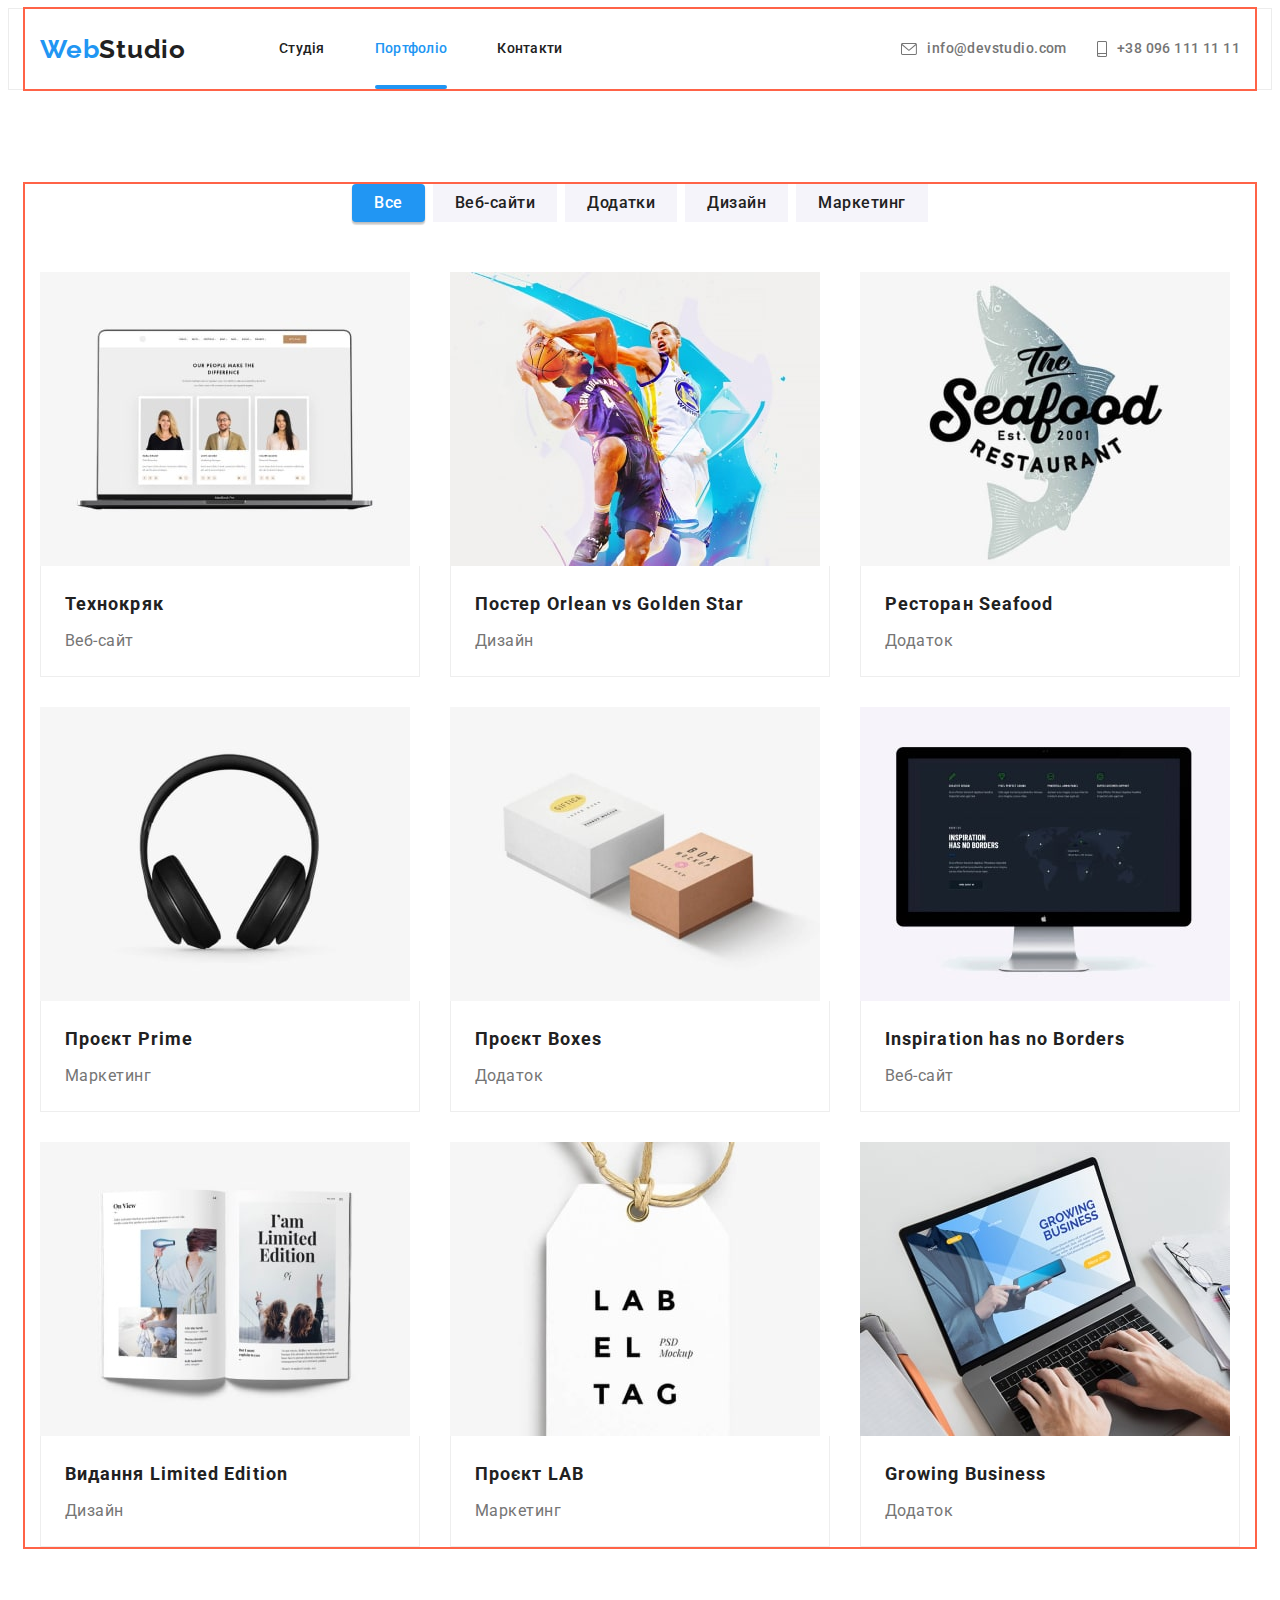
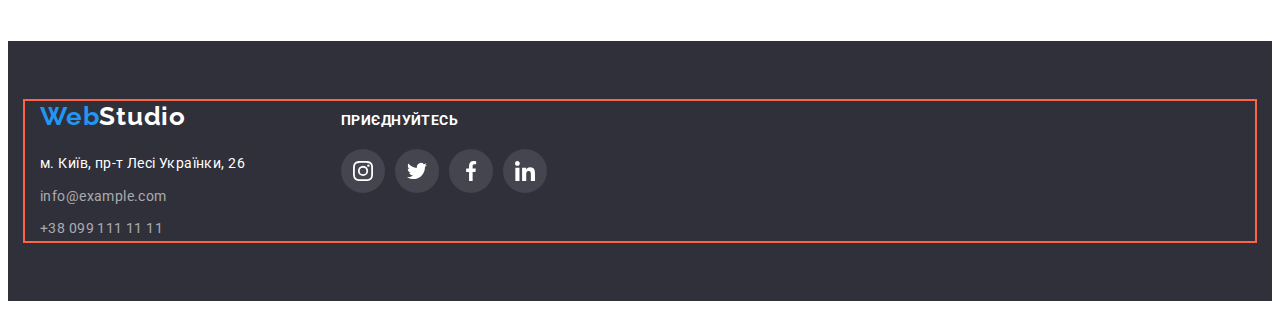
==== commit 4eeb6ef1: "add overlay" ====
--- a/portfolio.html
+++ b/portfolio.html
@@ -89,11 +89,13 @@
                     height="294"
                     class="card-photo"
                   />
-                  <p class="description">
-                    Ресурс пропонує комплексні пропозиції з різним рівнем функціоналу та сервісів.
-                    Все це дозволить відвідувачу отримати вичерпні відомості про компанію чи
-                    приватну особу.
-                  </p>
+                  <div class="overlay">
+                    <p class="description">
+                      Ресурс пропонує комплексні пропозиції з різним рівнем функціоналу та сервісів.
+                      Все це дозволить відвідувачу отримати вичерпні відомості про компанію чи
+                      приватну особу.
+                    </p>
+                  </div>
                 </div>
                 <div class="page-card">
                   <h2 class="card-subtitle">Технокряк</h2>
@@ -111,11 +113,13 @@
                     height="294"
                     class="card-photo"
                   />
-                  <p class="description">
-                    Ресурс пропонує комплексні пропозиції з різним рівнем функціоналу та сервісів.
-                    Все це дозволить відвідувачу отримати вичерпні відомості про компанію чи
-                    приватну особу.
-                  </p>
+                  <div class="overlay">
+                    <p class="description">
+                      Ресурс пропонує комплексні пропозиції з різним рівнем функціоналу та сервісів.
+                      Все це дозволить відвідувачу отримати вичерпні відомості про компанію чи
+                      приватну особу.
+                    </p>
+                  </div>
                 </div>
                 <div class="page-card">
                   <h2 class="card-subtitle">Постер <span lang="en">Orlean vs Golden Star</span></h2>
@@ -133,11 +137,13 @@
                     height="294"
                     class="card-photo"
                   />
-                  <p class="description">
-                    Ресурс пропонує комплексні пропозиції з різним рівнем функціоналу та сервісів.
-                    Все це дозволить відвідувачу отримати вичерпні відомості про компанію чи
-                    приватну особу.
-                  </p>
+                  <div class="overlay">
+                    <p class="description">
+                      Ресурс пропонує комплексні пропозиції з різним рівнем функціоналу та сервісів.
+                      Все це дозволить відвідувачу отримати вичерпні відомості про компанію чи
+                      приватну особу.
+                    </p>
+                  </div>
                 </div>
                 <div class="page-card">
                   <h2 class="card-subtitle">Ресторан <span lang="en">Seafood</span></h2>
@@ -155,11 +161,13 @@
                     height="294"
                     class="card-photo"
                   />
-                  <p class="description">
-                    Ресурс пропонує комплексні пропозиції з різним рівнем функціоналу та сервісів.
-                    Все це дозволить відвідувачу отримати вичерпні відомості про компанію чи
-                    приватну особу.
-                  </p>
+                  <div class="overlay">
+                    <p class="description">
+                      Ресурс пропонує комплексні пропозиції з різним рівнем функціоналу та сервісів.
+                      Все це дозволить відвідувачу отримати вичерпні відомості про компанію чи
+                      приватну особу.
+                    </p>
+                  </div>
                 </div>
                 <div class="page-card">
                   <h2 class="card-subtitle">Проєкт <span lang="en">Prime</span></h2>
@@ -177,11 +185,13 @@
                     height="294"
                     class="card-photo"
                   />
-                  <p class="description">
-                    Ресурс пропонує комплексні пропозиції з різним рівнем функціоналу та сервісів.
-                    Все це дозволить відвідувачу отримати вичерпні відомості про компанію чи
-                    приватну особу.
-                  </p>
+                  <div class="overlay">
+                    <p class="description">
+                      Ресурс пропонує комплексні пропозиції з різним рівнем функціоналу та сервісів.
+                      Все це дозволить відвідувачу отримати вичерпні відомості про компанію чи
+                      приватну особу.
+                    </p>
+                  </div>
                 </div>
                 <div class="page-card">
                   <h2 class="card-subtitle">Проєкт <span lang="en">Boxes</span></h2>
@@ -199,11 +209,13 @@
                     height="294"
                     class="card-photo"
                   />
-                  <p class="description">
-                    Ресурс пропонує комплексні пропозиції з різним рівнем функціоналу та сервісів.
-                    Все це дозволить відвідувачу отримати вичерпні відомості про компанію чи
-                    приватну особу.
-                  </p>
+                  <div class="overlay">
+                    <p class="description">
+                      Ресурс пропонує комплексні пропозиції з різним рівнем функціоналу та сервісів.
+                      Все це дозволить відвідувачу отримати вичерпні відомості про компанію чи
+                      приватну особу.
+                    </p>
+                  </div>
                 </div>
                 <div class="page-card">
                   <h2 lang="en" class="card-subtitle">Inspiration has no Borders</h2>
@@ -221,11 +233,13 @@
                     height="294"
                     class="card-photo"
                   />
-                  <p class="description">
-                    Ресурс пропонує комплексні пропозиції з різним рівнем функціоналу та сервісів.
-                    Все це дозволить відвідувачу отримати вичерпні відомості про компанію чи
-                    приватну особу.
-                  </p>
+                  <div class="overlay">
+                    <p class="description">
+                      Ресурс пропонує комплексні пропозиції з різним рівнем функціоналу та сервісів.
+                      Все це дозволить відвідувачу отримати вичерпні відомості про компанію чи
+                      приватну особу.
+                    </p>
+                  </div>
                 </div>
                 <div class="page-card">
                   <h2 class="card-subtitle">Видання <span lang="en">Limited Edition</span></h2>
@@ -243,11 +257,13 @@
                     height="294"
                     class="card-photo"
                   />
-                  <p class="description">
-                    Ресурс пропонує комплексні пропозиції з різним рівнем функціоналу та сервісів.
-                    Все це дозволить відвідувачу отримати вичерпні відомості про компанію чи
-                    приватну особу.
-                  </p>
+                  <div class="overlay">
+                    <p class="description">
+                      Ресурс пропонує комплексні пропозиції з різним рівнем функціоналу та сервісів.
+                      Все це дозволить відвідувачу отримати вичерпні відомості про компанію чи
+                      приватну особу.
+                    </p>
+                  </div>
                 </div>
                 <div class="page-card">
                   <h2 class="card-subtitle">Проєкт <span lang="en">LAB</span></h2>
@@ -265,11 +281,13 @@
                     height="294"
                     class="card-photo"
                   />
-                  <p class="description">
-                    Ресурс пропонує комплексні пропозиції з різним рівнем функціоналу та сервісів.
-                    Все це дозволить відвідувачу отримати вичерпні відомості про компанію чи
-                    приватну особу.
-                  </p>
+                  <div class="overlay">
+                    <p class="description">
+                      Ресурс пропонує комплексні пропозиції з різним рівнем функціоналу та сервісів.
+                      Все це дозволить відвідувачу отримати вичерпні відомості про компанію чи
+                      приватну особу.
+                    </p>
+                  </div>
                 </div>
                 <div class="page-card">
                   <h2 lang="en" class="card-subtitle">Growing Business</h2>
--- a/css/styles.css
+++ b/css/styles.css
@@ -515,24 +515,24 @@
 }
 .card-link:hover,
 .card-link:focus {
+  display: block;
   border: 1px solid var(--border-portfolio-color);
   box-shadow: 0px 1px 1px rgba(0, 0, 0, 0.12), 0px 4px 4px rgba(0, 0, 0, 0.06),
     1px 4px 6px rgba(0, 0, 0, 0.16);
 }
+
 .product-thumb {
   position: relative;
   overflow: hidden;
-}
-
-.description {
+  margin-left: auto;
+  margin-right: auto;
+}
+.overlay {
   display: flex;
   align-items: center;
   padding: 63px 24px;
 
   position: absolute;
-  font-size: 18px;
-  line-height: 1.5;
-  letter-spacing: 0.03em;
   top: 0;
   left: 0;
   background-color: rgba(33, 150, 243, 0.9);
@@ -541,11 +541,17 @@
   transform: translateY(100%);
   transition: transform var(--transition-duration) var(--transition-timing-function),
     opasity var(--transition-duration) var(--transition-timing-function);
-  opacity: 0;
   overflow: auto;
-}
-
-.card-item:hover .description {
+
+}
+
+.description {
+  font-size: 18px;
+  line-height: 1.5;
+  letter-spacing: 0.03em;
+}
+
+.card-item:hover .overlay {
   opacity: 1;
   transform: translateY(0);
 }
@@ -569,6 +575,8 @@
   padding: 20px 24px;
   background: var(--primary-btn-color);
   border: 1px solid var(--border-portfolio-color);
+  border-top: none;
+  
 }
 /*customers*/
 .customers {
